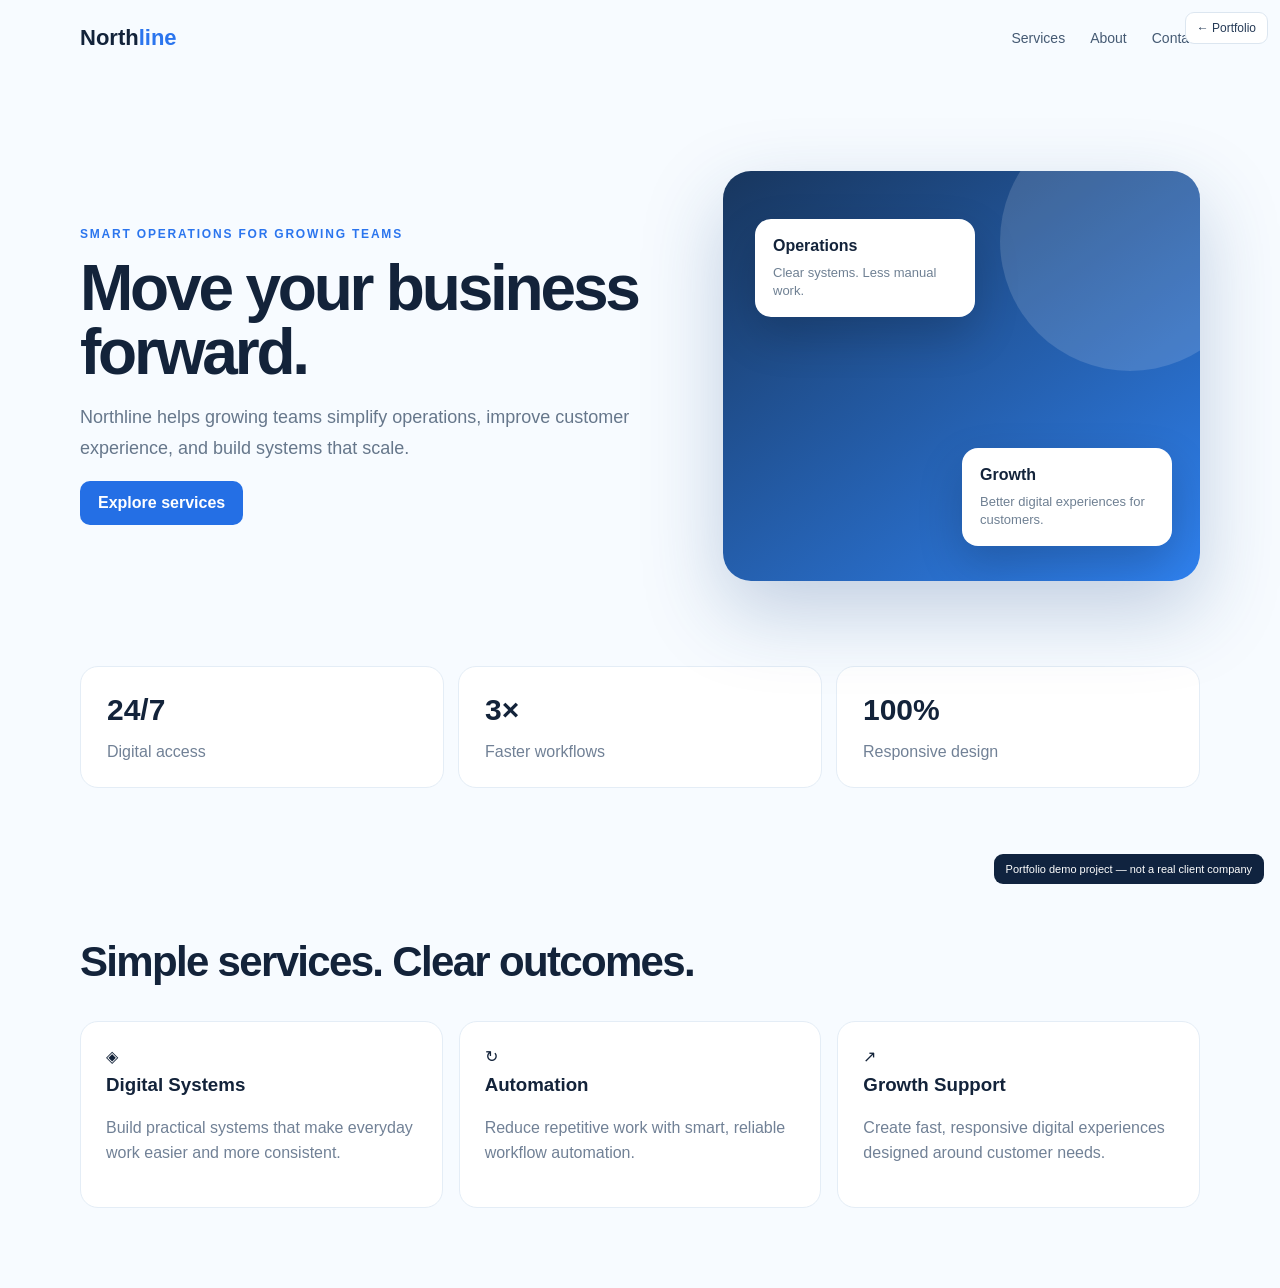
==== business-site.html @ b3fafd0a "Add Northline responsive website demo" ====
<!DOCTYPE html>
<html lang="en">
<head><meta charset="UTF-8"><meta name="viewport" content="width=device-width,initial-scale=1.0"><title>Northline — Business Website Demo</title>
<style>
*{box-sizing:border-box}html{scroll-behavior:smooth}body{margin:0;font-family:Inter,Arial,sans-serif;color:#13233a;background:#f7fbff}
.shell{width:min(1120px,calc(100% - 30px));margin:auto}nav{height:76px;display:flex;align-items:center;justify-content:space-between}.brand{font-size:22px;font-weight:900}.brand span{color:#2b75ee}.links{display:flex;gap:25px;font-size:14px}.links a{text-decoration:none;color:#455a73}
.hero{padding:95px 0 85px;display:grid;grid-template-columns:1.1fr .9fr;gap:60px;align-items:center}.kicker{color:#2b75ee;font-size:12px;letter-spacing:.15em;font-weight:800}.hero h1{font-size:64px;line-height:1;letter-spacing:-.05em;margin:15px 0}.hero p{font-size:18px;line-height:1.7;color:#66778b}.btn{display:inline-block;padding:13px 18px;background:#246fe5;color:white;text-decoration:none;border-radius:10px;font-weight:700}
.visual{background:linear-gradient(145deg,#18365e,#2f81ef);min-height:410px;border-radius:28px;box-shadow:0 30px 80px rgba(32,77,135,.25);position:relative;overflow:hidden}.visual:after{content:"";position:absolute;width:260px;height:260px;border-radius:50%;background:rgba(255,255,255,.14);right:-60px;top:-60px}.card{position:absolute;background:white;border-radius:16px;padding:18px;box-shadow:0 18px 45px rgba(0,0,0,.18)}.c1{left:32px;top:48px;width:220px}.c2{right:28px;bottom:35px;width:210px}.card b{display:block;margin-bottom:8px}.card span{color:#6f8093;font-size:13px}
.stats{display:grid;grid-template-columns:repeat(3,1fr);gap:14px;padding-bottom:70px}.stat{background:white;padding:26px;border:1px solid #e4edf6;border-radius:18px}.stat strong{font-size:30px}.stat p{color:#718196;margin-bottom:0}
.section{padding:80px 0}.section h2{font-size:42px;letter-spacing:-.04em;margin:0 0 35px}.services{display:grid;grid-template-columns:repeat(3,1fr);gap:16px}.svc{background:white;border:1px solid #e4edf6;border-radius:18px;padding:25px}.svc h3{margin-top:8px}.svc p{color:#718196;line-height:1.6}
.demo-note{position:fixed;bottom:16px;right:16px;background:#10233f;color:#fff;padding:9px 12px;border-radius:9px;font-size:11px}.back{position:fixed;top:12px;right:12px;background:#fff;border:1px solid #dce6f0;padding:8px 11px;border-radius:9px;text-decoration:none;color:#253a56;font-size:12px;z-index:5}
@media(max-width:760px){.links{display:none}.hero{grid-template-columns:1fr;padding-top:60px}.hero h1{font-size:48px}.stats,.services{grid-template-columns:1fr}.visual{min-height:330px}}
</style></head>
<body><a class="back" href="index.html">← Portfolio</a>
<header class="shell"><nav><div class="brand">North<span>line</span></div><div class="links"><a href="#services">Services</a><a href="#about">About</a><a href="#contact">Contact</a></div></nav></header>
<main><section class="hero shell"><div><div class="kicker">SMART OPERATIONS FOR GROWING TEAMS</div><h1>Move your business forward.</h1><p>Northline helps growing teams simplify operations, improve customer experience, and build systems that scale.</p><a class="btn" href="#services">Explore services</a></div><div class="visual"><div class="card c1"><b>Operations</b><span>Clear systems. Less manual work.</span></div><div class="card c2"><b>Growth</b><span>Better digital experiences for customers.</span></div></div></section>
<section class="stats shell"><div class="stat"><strong>24/7</strong><p>Digital access</p></div><div class="stat"><strong>3×</strong><p>Faster workflows</p></div><div class="stat"><strong>100%</strong><p>Responsive design</p></div></section>
<section class="section shell" id="services"><h2>Simple services. Clear outcomes.</h2><div class="services"><div class="svc"><div>◈</div><h3>Digital Systems</h3><p>Build practical systems that make everyday work easier and more consistent.</p></div><div class="svc"><div>↻</div><h3>Automation</h3><p>Reduce repetitive work with smart, reliable workflow automation.</p></div><div class="svc"><div>↗</div><h3>Growth Support</h3><p>Create fast, responsive digital experiences designed around customer needs.</p></div></div></section></main>
<div class="demo-note">Portfolio demo project — not a real client company</div></body></html>
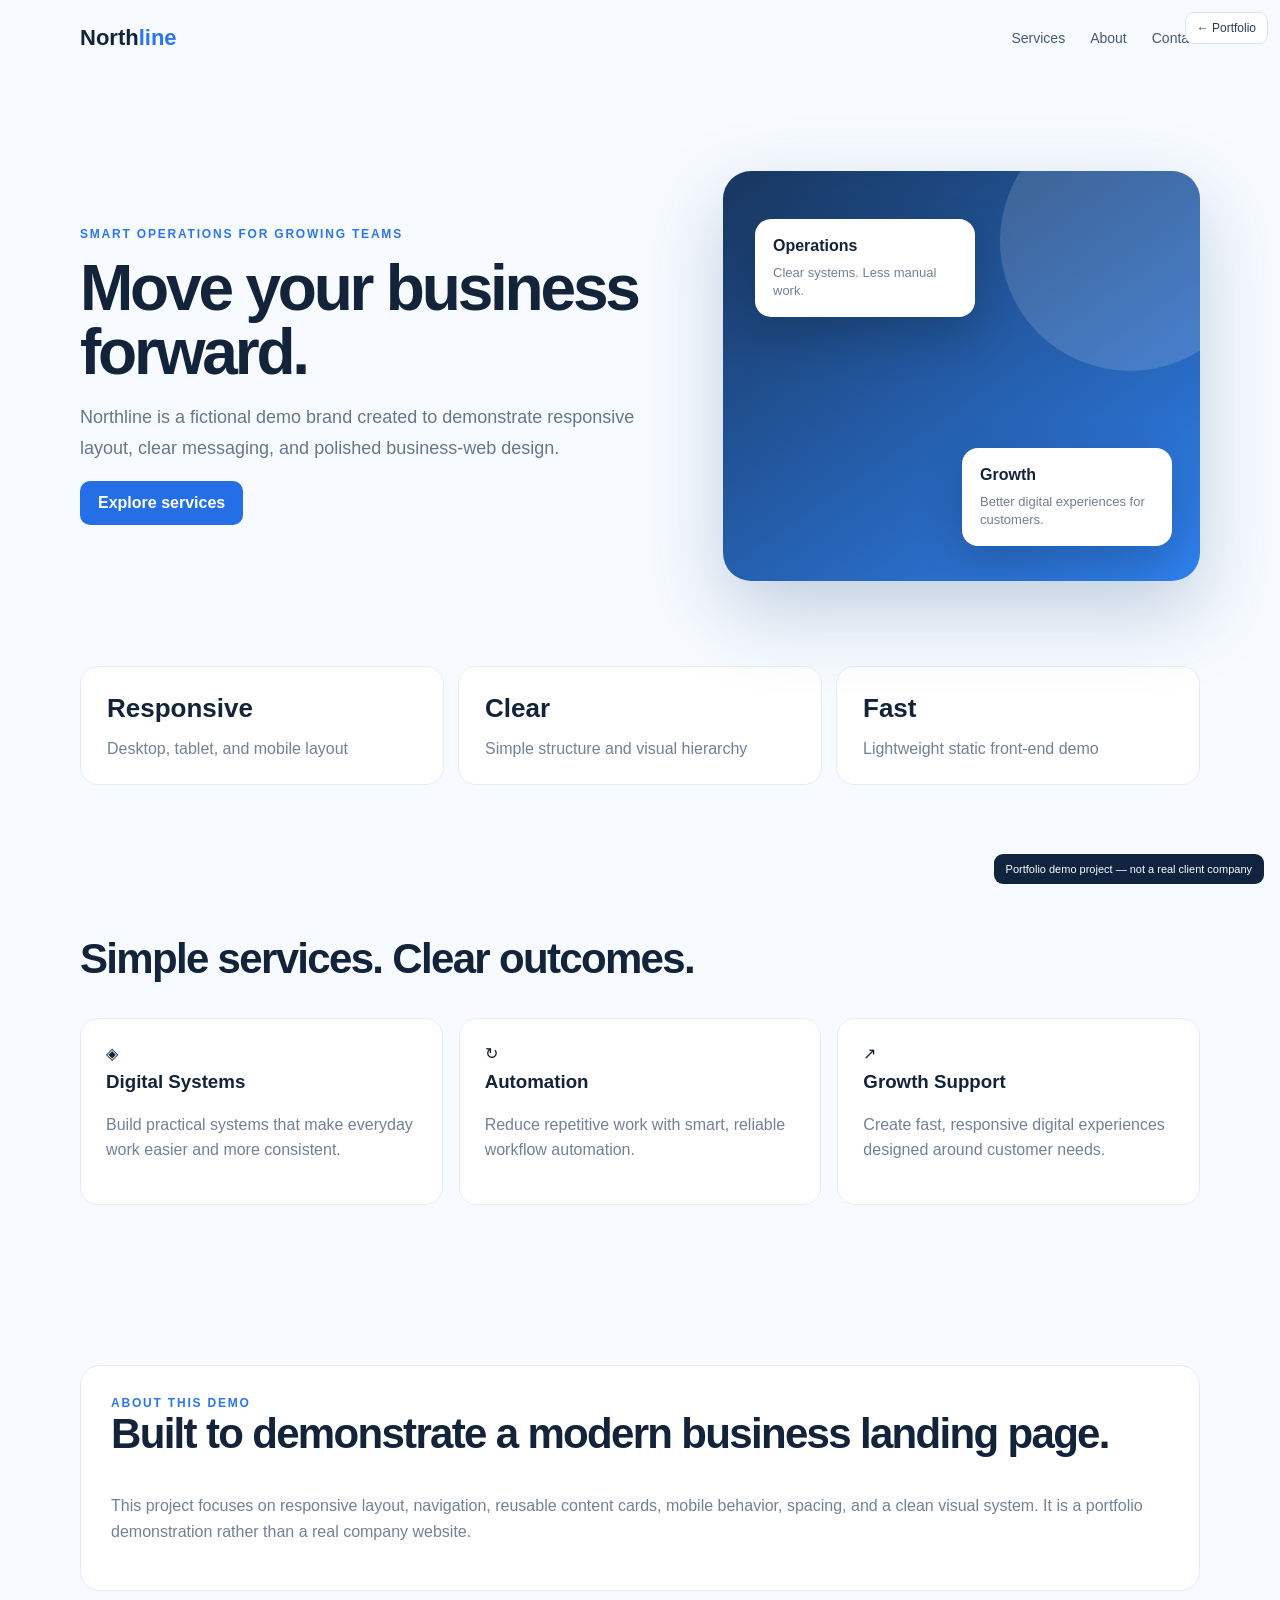
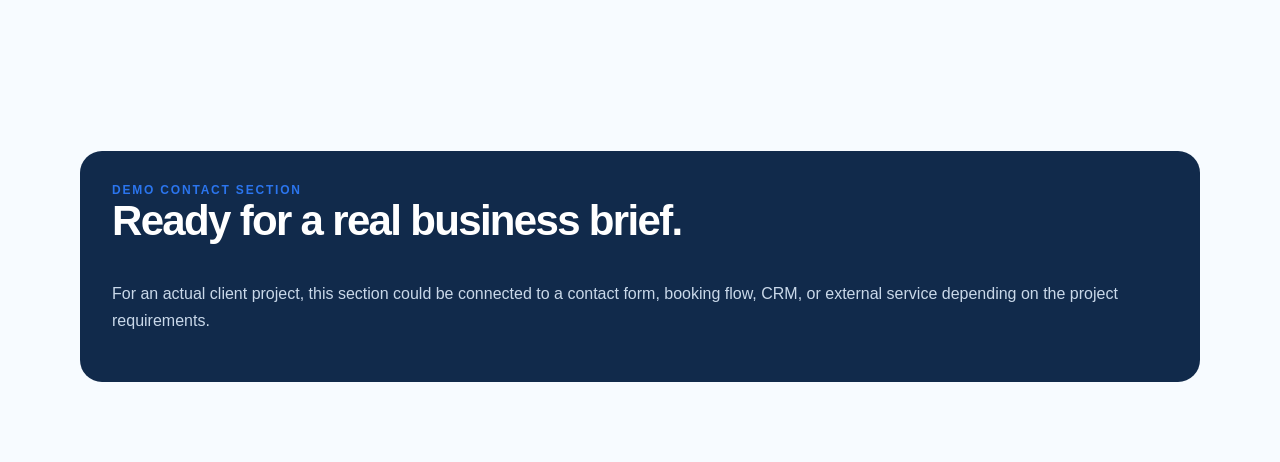
==== commit b340ab0b: "Fix demo navigation and remove unsupported claims" ====
--- a/business-site.html
+++ b/business-site.html
@@ -6,14 +6,16 @@
 .shell{width:min(1120px,calc(100% - 30px));margin:auto}nav{height:76px;display:flex;align-items:center;justify-content:space-between}.brand{font-size:22px;font-weight:900}.brand span{color:#2b75ee}.links{display:flex;gap:25px;font-size:14px}.links a{text-decoration:none;color:#455a73}
 .hero{padding:95px 0 85px;display:grid;grid-template-columns:1.1fr .9fr;gap:60px;align-items:center}.kicker{color:#2b75ee;font-size:12px;letter-spacing:.15em;font-weight:800}.hero h1{font-size:64px;line-height:1;letter-spacing:-.05em;margin:15px 0}.hero p{font-size:18px;line-height:1.7;color:#66778b}.btn{display:inline-block;padding:13px 18px;background:#246fe5;color:white;text-decoration:none;border-radius:10px;font-weight:700}
 .visual{background:linear-gradient(145deg,#18365e,#2f81ef);min-height:410px;border-radius:28px;box-shadow:0 30px 80px rgba(32,77,135,.25);position:relative;overflow:hidden}.visual:after{content:"";position:absolute;width:260px;height:260px;border-radius:50%;background:rgba(255,255,255,.14);right:-60px;top:-60px}.card{position:absolute;background:white;border-radius:16px;padding:18px;box-shadow:0 18px 45px rgba(0,0,0,.18)}.c1{left:32px;top:48px;width:220px}.c2{right:28px;bottom:35px;width:210px}.card b{display:block;margin-bottom:8px}.card span{color:#6f8093;font-size:13px}
-.stats{display:grid;grid-template-columns:repeat(3,1fr);gap:14px;padding-bottom:70px}.stat{background:white;padding:26px;border:1px solid #e4edf6;border-radius:18px}.stat strong{font-size:30px}.stat p{color:#718196;margin-bottom:0}
-.section{padding:80px 0}.section h2{font-size:42px;letter-spacing:-.04em;margin:0 0 35px}.services{display:grid;grid-template-columns:repeat(3,1fr);gap:16px}.svc{background:white;border:1px solid #e4edf6;border-radius:18px;padding:25px}.svc h3{margin-top:8px}.svc p{color:#718196;line-height:1.6}
+.stats{display:grid;grid-template-columns:repeat(3,1fr);gap:14px;padding-bottom:70px}.stat{background:white;padding:26px;border:1px solid #e4edf6;border-radius:18px}.stat strong{font-size:26px}.stat p{color:#718196;margin-bottom:0}
+.section{padding:80px 0}.section h2{font-size:42px;letter-spacing:-.04em;margin:0 0 35px}.services{display:grid;grid-template-columns:repeat(3,1fr);gap:16px}.svc{background:white;border:1px solid #e4edf6;border-radius:18px;padding:25px}.svc h3{margin-top:8px}.svc p,.copy{color:#718196;line-height:1.6}.about-card{background:white;border:1px solid #e4edf6;border-radius:20px;padding:30px}.contact-card{background:#112a4b;color:white;border-radius:22px;padding:32px}.contact-card p{color:#c9d8e9;line-height:1.7}
 .demo-note{position:fixed;bottom:16px;right:16px;background:#10233f;color:#fff;padding:9px 12px;border-radius:9px;font-size:11px}.back{position:fixed;top:12px;right:12px;background:#fff;border:1px solid #dce6f0;padding:8px 11px;border-radius:9px;text-decoration:none;color:#253a56;font-size:12px;z-index:5}
 @media(max-width:760px){.links{display:none}.hero{grid-template-columns:1fr;padding-top:60px}.hero h1{font-size:48px}.stats,.services{grid-template-columns:1fr}.visual{min-height:330px}}
 </style></head>
 <body><a class="back" href="index.html">← Portfolio</a>
 <header class="shell"><nav><div class="brand">North<span>line</span></div><div class="links"><a href="#services">Services</a><a href="#about">About</a><a href="#contact">Contact</a></div></nav></header>
-<main><section class="hero shell"><div><div class="kicker">SMART OPERATIONS FOR GROWING TEAMS</div><h1>Move your business forward.</h1><p>Northline helps growing teams simplify operations, improve customer experience, and build systems that scale.</p><a class="btn" href="#services">Explore services</a></div><div class="visual"><div class="card c1"><b>Operations</b><span>Clear systems. Less manual work.</span></div><div class="card c2"><b>Growth</b><span>Better digital experiences for customers.</span></div></div></section>
-<section class="stats shell"><div class="stat"><strong>24/7</strong><p>Digital access</p></div><div class="stat"><strong>3×</strong><p>Faster workflows</p></div><div class="stat"><strong>100%</strong><p>Responsive design</p></div></section>
-<section class="section shell" id="services"><h2>Simple services. Clear outcomes.</h2><div class="services"><div class="svc"><div>◈</div><h3>Digital Systems</h3><p>Build practical systems that make everyday work easier and more consistent.</p></div><div class="svc"><div>↻</div><h3>Automation</h3><p>Reduce repetitive work with smart, reliable workflow automation.</p></div><div class="svc"><div>↗</div><h3>Growth Support</h3><p>Create fast, responsive digital experiences designed around customer needs.</p></div></div></section></main>
-<div class="demo-note">Portfolio demo project — not a real client company</div></body></html>+<main><section class="hero shell"><div><div class="kicker">SMART OPERATIONS FOR GROWING TEAMS</div><h1>Move your business forward.</h1><p>Northline is a fictional demo brand created to demonstrate responsive layout, clear messaging, and polished business-web design.</p><a class="btn" href="#services">Explore services</a></div><div class="visual"><div class="card c1"><b>Operations</b><span>Clear systems. Less manual work.</span></div><div class="card c2"><b>Growth</b><span>Better digital experiences for customers.</span></div></div></section>
+<section class="stats shell"><div class="stat"><strong>Responsive</strong><p>Desktop, tablet, and mobile layout</p></div><div class="stat"><strong>Clear</strong><p>Simple structure and visual hierarchy</p></div><div class="stat"><strong>Fast</strong><p>Lightweight static front-end demo</p></div></section>
+<section class="section shell" id="services"><h2>Simple services. Clear outcomes.</h2><div class="services"><div class="svc"><div>◈</div><h3>Digital Systems</h3><p>Build practical systems that make everyday work easier and more consistent.</p></div><div class="svc"><div>↻</div><h3>Automation</h3><p>Reduce repetitive work with smart, reliable workflow automation.</p></div><div class="svc"><div>↗</div><h3>Growth Support</h3><p>Create fast, responsive digital experiences designed around customer needs.</p></div></div></section>
+<section class="section shell" id="about"><div class="about-card"><div class="kicker">ABOUT THIS DEMO</div><h2>Built to demonstrate a modern business landing page.</h2><p class="copy">This project focuses on responsive layout, navigation, reusable content cards, mobile behavior, spacing, and a clean visual system. It is a portfolio demonstration rather than a real company website.</p></div></section>
+<section class="section shell" id="contact"><div class="contact-card"><div class="kicker">DEMO CONTACT SECTION</div><h2>Ready for a real business brief.</h2><p>For an actual client project, this section could be connected to a contact form, booking flow, CRM, or external service depending on the project requirements.</p></div></section>
+</main><div class="demo-note">Portfolio demo project — not a real client company</div></body></html>
